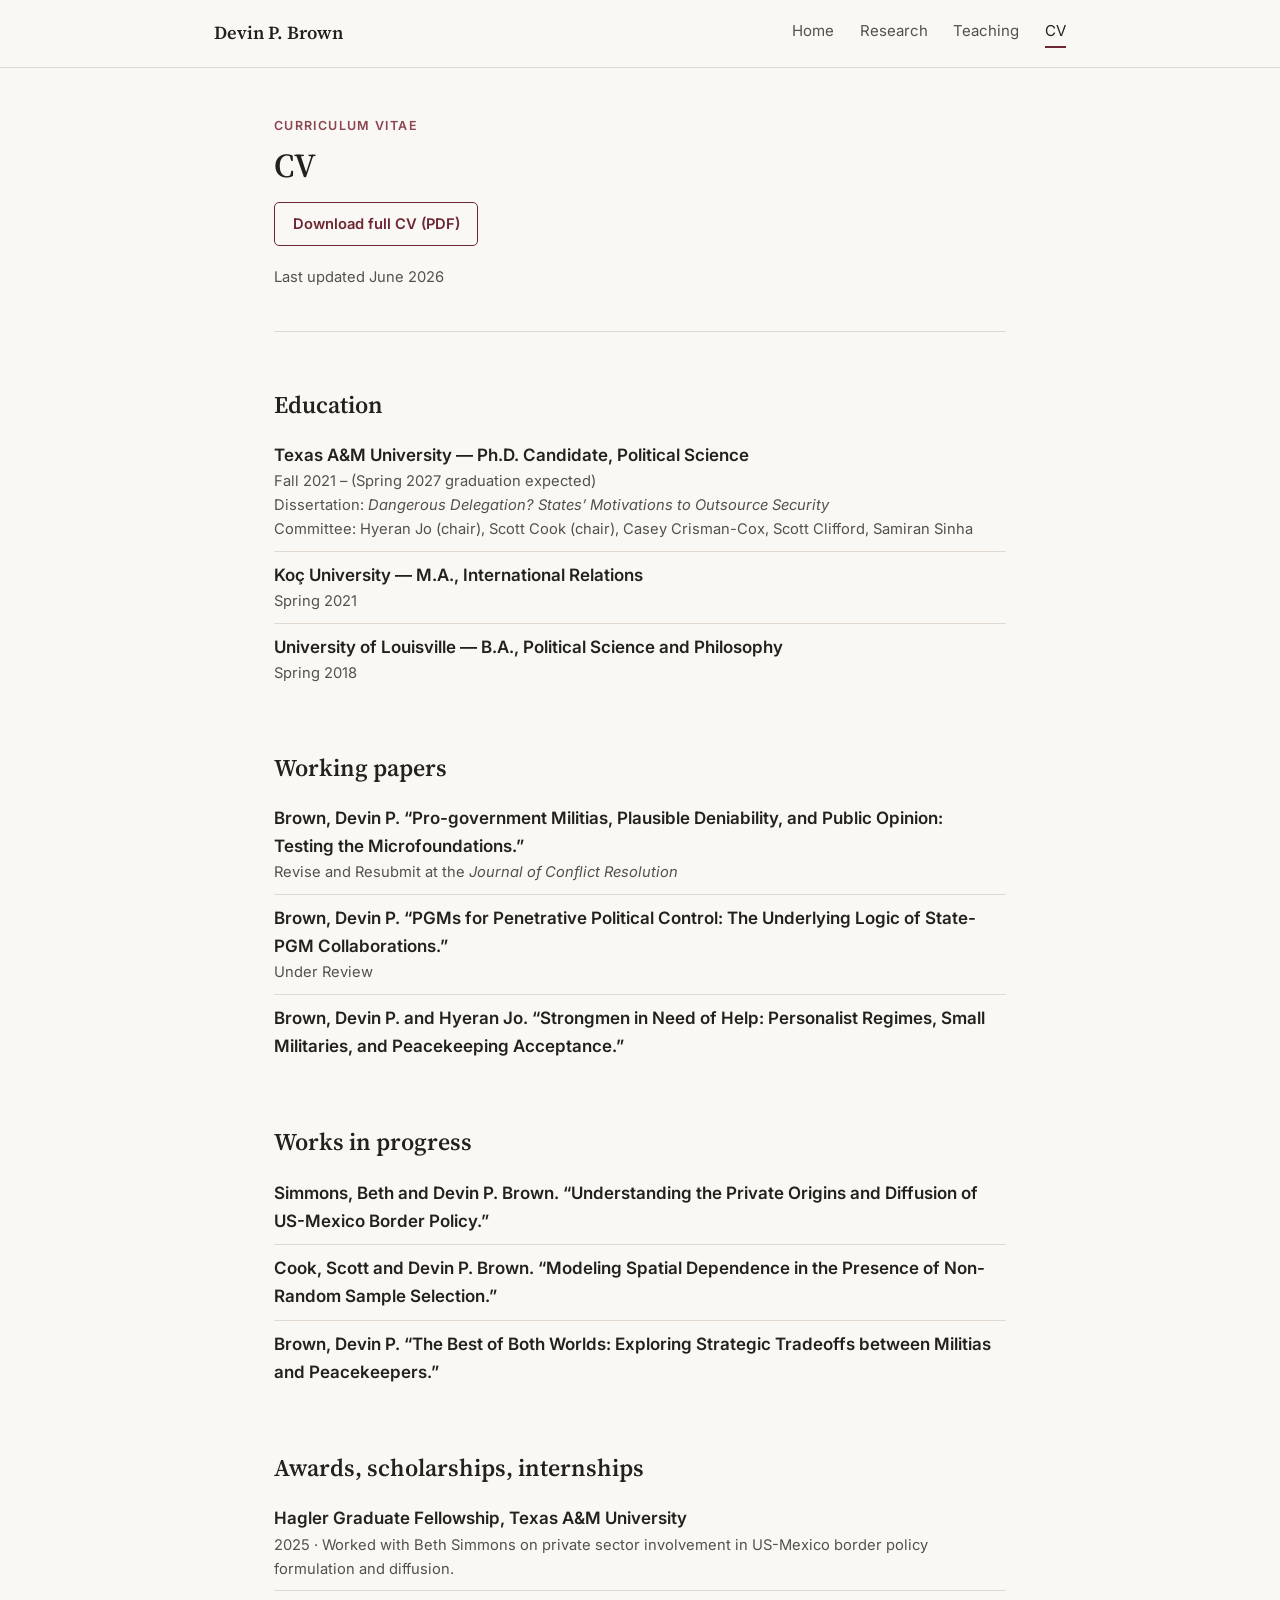
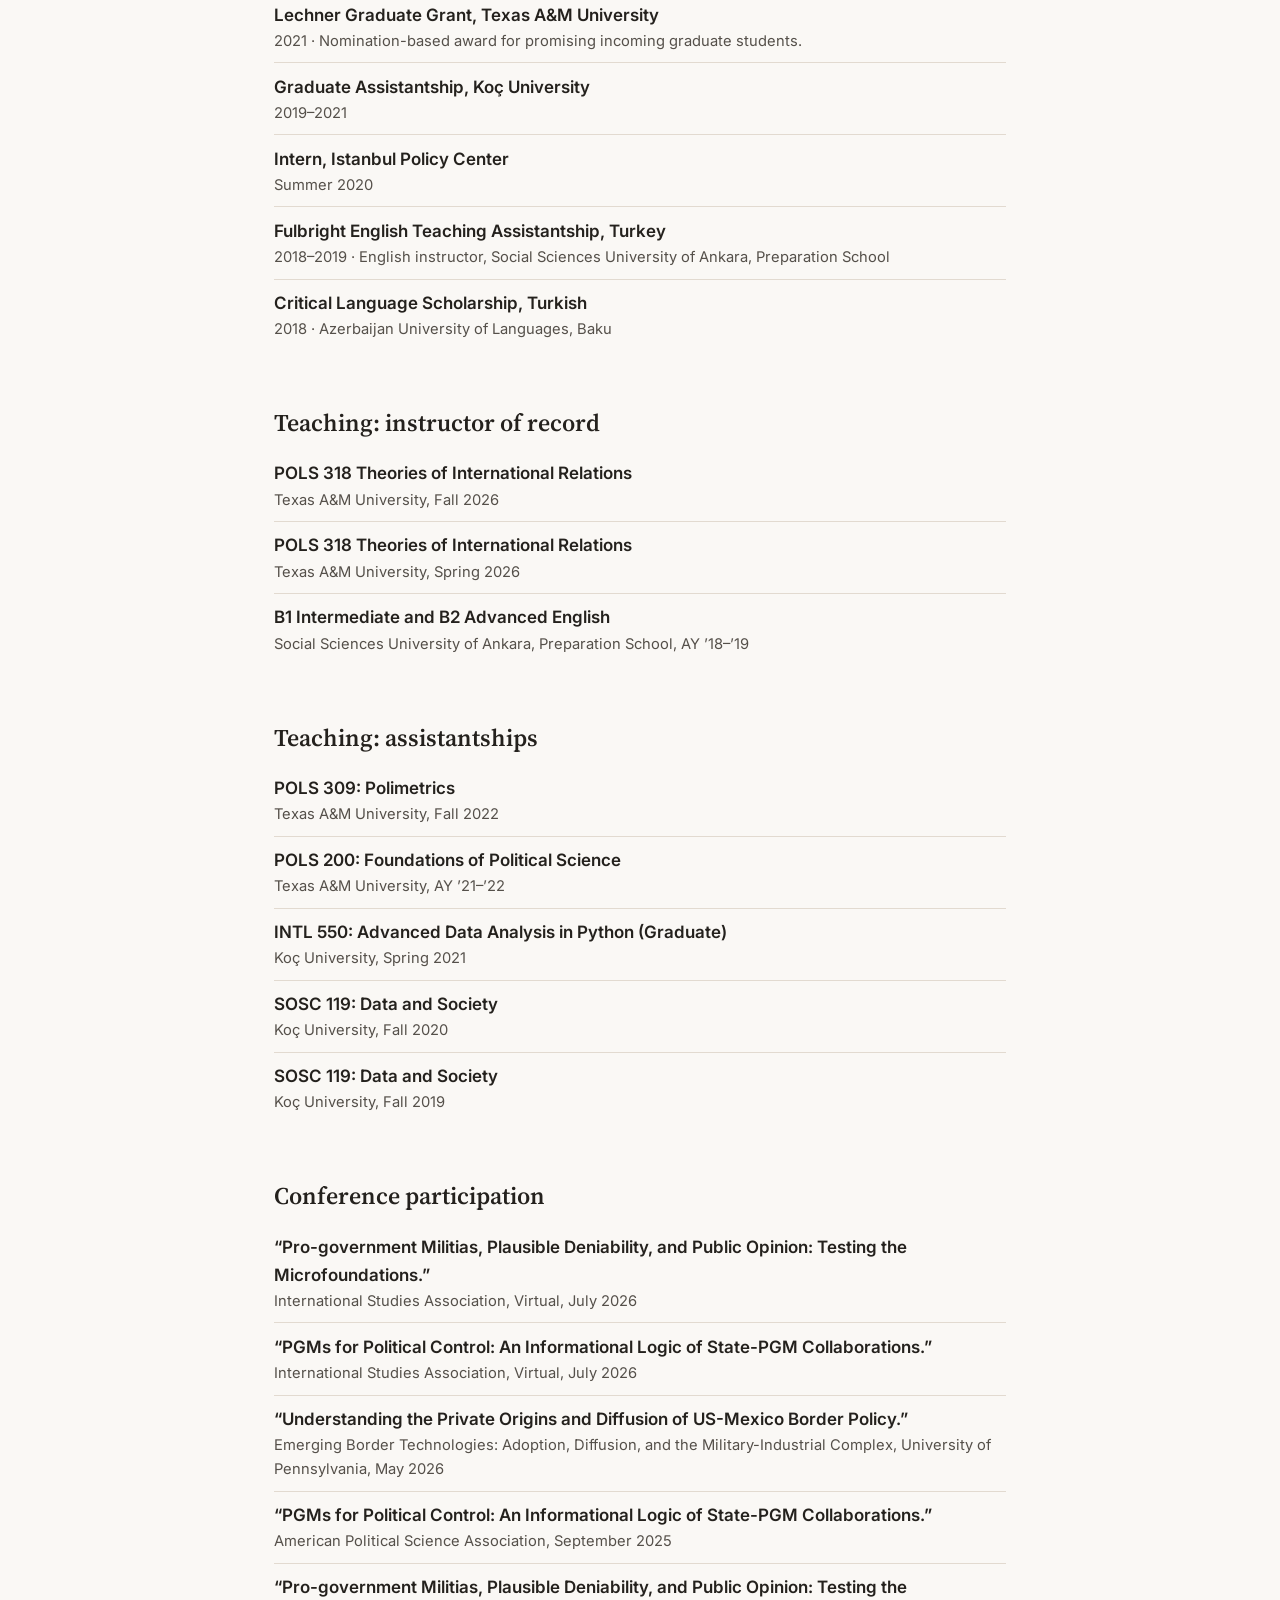
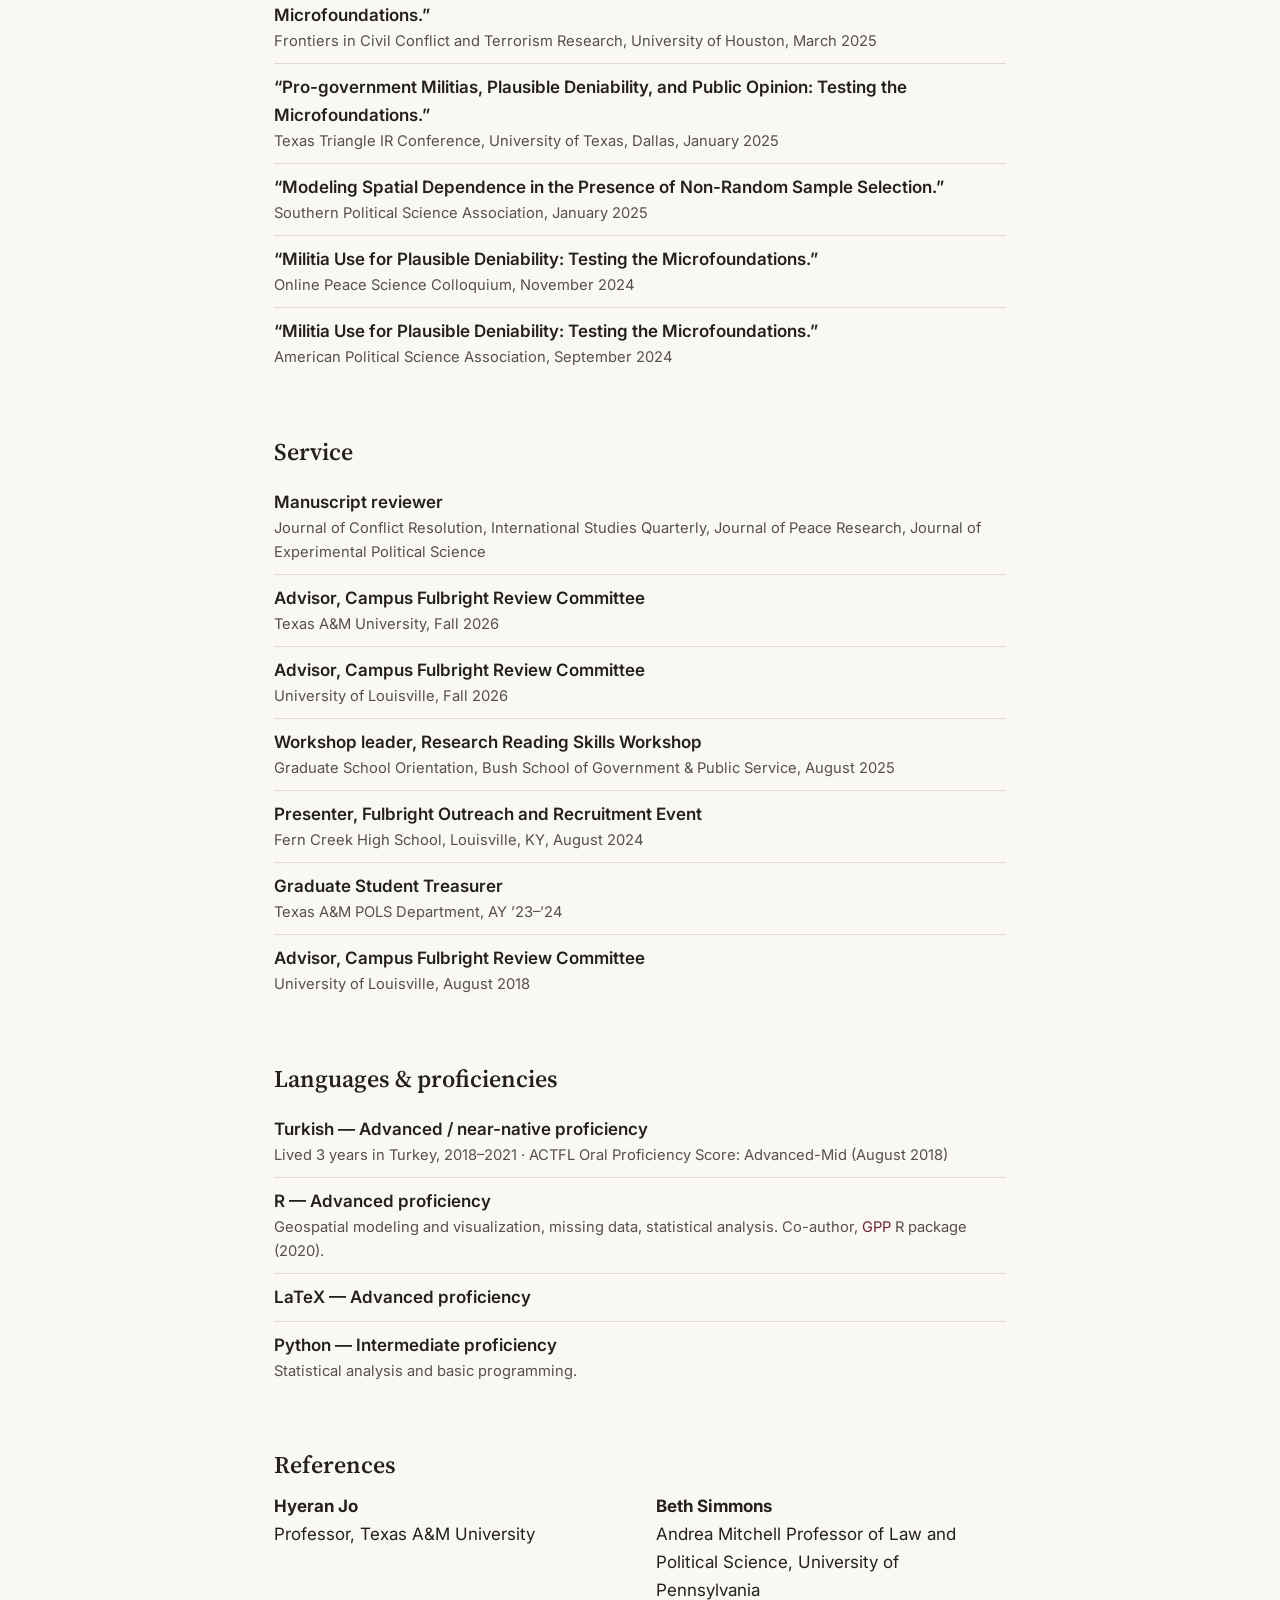
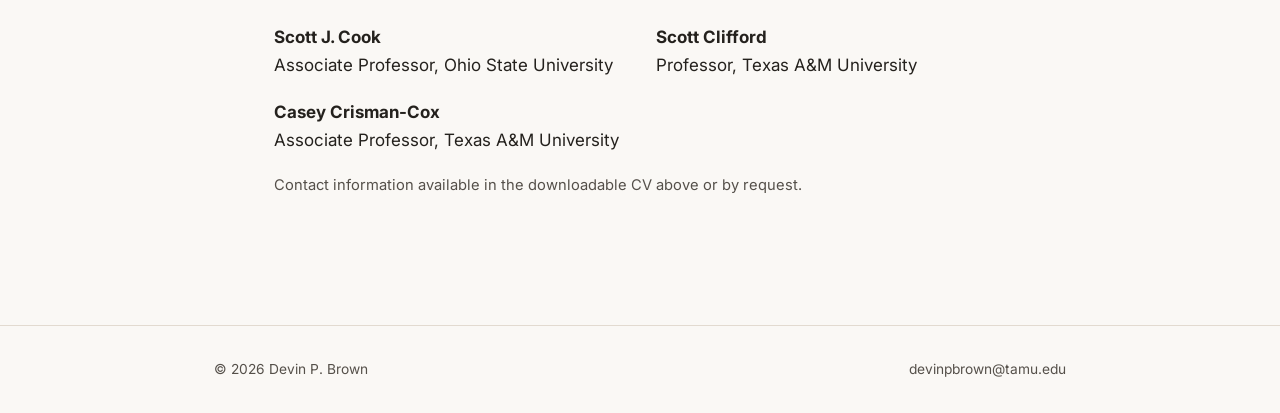
==== cv.html @ c1f96a75 "Initial Site" ====
<!doctype html>
<html lang="en">
<head>
<meta charset="utf-8">
<meta name="viewport" content="width=device-width, initial-scale=1">
<title>CV — Devin P. Brown</title>
<meta name="description" content="Curriculum vitae of Devin P. Brown, PhD Candidate in Political Science, Texas A&amp;M University.">
<link rel="preconnect" href="https://fonts.googleapis.com">
<link rel="preconnect" href="https://fonts.gstatic.com" crossorigin>
<link href="https://fonts.googleapis.com/css2?family=Source+Serif+4:opsz,wght@8..60,400;8..60,600;8..60,700&family=Inter:wght@400;500;600&display=swap" rel="stylesheet">
<link rel="stylesheet" href="assets/css/style.css">
</head>
<body>

<header class="site-header">
  <div class="wrap">
    <a class="site-title" href="index.html">Devin P. Brown</a>
    <nav class="site-nav">
      <a href="index.html">Home</a>
      <a href="research.html">Research</a>
      <a href="teaching.html">Teaching</a>
      <a href="cv.html" class="active">CV</a>
    </nav>
  </div>
</header>

<main>
  <div class="wrap">
    <span class="eyebrow">Curriculum Vitae</span>
    <h1>CV</h1>
    <p>
      <a class="btn" href="assets/pdf/DPB_CV.pdf" target="_blank" rel="noopener">Download full CV (PDF)</a>
    </p>
    <p class="entry-meta">Last updated June 2026</p>

    <hr class="rule">

    <h2>Education</h2>
    <ul class="plain">
      <li>
        <div class="entry-title">Texas A&amp;M University &mdash; Ph.D. Candidate, Political Science</div>
        <div class="entry-meta">Fall 2021 &ndash; (Spring 2027 graduation expected)</div>
        <div class="entry-meta">
          Dissertation: <em>Dangerous Delegation? States&rsquo; Motivations to Outsource Security</em><br>
          Committee: Hyeran Jo (chair), Scott Cook (chair), Casey Crisman-Cox, Scott Clifford, Samiran Sinha
        </div>
      </li>
      <li>
        <div class="entry-title">Ko&ccedil; University &mdash; M.A., International Relations</div>
        <div class="entry-meta">Spring 2021</div>
      </li>
      <li>
        <div class="entry-title">University of Louisville &mdash; B.A., Political Science and Philosophy</div>
        <div class="entry-meta">Spring 2018</div>
      </li>
    </ul>

    <h2>Working papers</h2>
    <ul class="plain">
      <li>
        <div class="entry-title">Brown, Devin P. &ldquo;Pro-government Militias, Plausible Deniability, and Public Opinion: Testing the Microfoundations.&rdquo;</div>
        <div class="entry-meta">Revise and Resubmit at the <em>Journal of Conflict Resolution</em></div>
      </li>
      <li>
        <div class="entry-title">Brown, Devin P. &ldquo;PGMs for Penetrative Political Control: The Underlying Logic of State-PGM Collaborations.&rdquo;</div>
        <div class="entry-meta">Under Review</div>
      </li>
      <li>
        <div class="entry-title">Brown, Devin P. and Hyeran Jo. &ldquo;Strongmen in Need of Help: Personalist Regimes, Small Militaries, and Peacekeeping Acceptance.&rdquo;</div>
      </li>
    </ul>

    <h2>Works in progress</h2>
    <ul class="plain">
      <li>
        <div class="entry-title">Simmons, Beth and Devin P. Brown. &ldquo;Understanding the Private Origins and Diffusion of US-Mexico Border Policy.&rdquo;</div>
      </li>
      <li>
        <div class="entry-title">Cook, Scott and Devin P. Brown. &ldquo;Modeling Spatial Dependence in the Presence of Non-Random Sample Selection.&rdquo;</div>
      </li>
      <li>
        <div class="entry-title">Brown, Devin P. &ldquo;The Best of Both Worlds: Exploring Strategic Tradeoffs between Militias and Peacekeepers.&rdquo;</div>
      </li>
    </ul>

    <h2>Awards, scholarships, internships</h2>
    <ul class="plain">
      <li>
        <div class="entry-title">Hagler Graduate Fellowship, Texas A&amp;M University</div>
        <div class="entry-meta">2025 &middot; Worked with Beth Simmons on private sector involvement in US-Mexico border policy formulation and diffusion.</div>
      </li>
      <li>
        <div class="entry-title">Lechner Graduate Grant, Texas A&amp;M University</div>
        <div class="entry-meta">2021 &middot; Nomination-based award for promising incoming graduate students.</div>
      </li>
      <li>
        <div class="entry-title">Graduate Assistantship, Ko&ccedil; University</div>
        <div class="entry-meta">2019&ndash;2021</div>
      </li>
      <li>
        <div class="entry-title">Intern, Istanbul Policy Center</div>
        <div class="entry-meta">Summer 2020</div>
      </li>
      <li>
        <div class="entry-title">Fulbright English Teaching Assistantship, Turkey</div>
        <div class="entry-meta">2018&ndash;2019 &middot; English instructor, Social Sciences University of Ankara, Preparation School</div>
      </li>
      <li>
        <div class="entry-title">Critical Language Scholarship, Turkish</div>
        <div class="entry-meta">2018 &middot; Azerbaijan University of Languages, Baku</div>
      </li>
    </ul>

    <h2>Teaching: instructor of record</h2>
    <ul class="plain">
      <li><div class="entry-title">POLS 318 Theories of International Relations</div><div class="entry-meta">Texas A&amp;M University, Fall 2026</div></li>
      <li><div class="entry-title">POLS 318 Theories of International Relations</div><div class="entry-meta">Texas A&amp;M University, Spring 2026</div></li>
      <li><div class="entry-title">B1 Intermediate and B2 Advanced English</div><div class="entry-meta">Social Sciences University of Ankara, Preparation School, AY &rsquo;18&ndash;&rsquo;19</div></li>
    </ul>

    <h2>Teaching: assistantships</h2>
    <ul class="plain">
      <li><div class="entry-title">POLS 309: Polimetrics</div><div class="entry-meta">Texas A&amp;M University, Fall 2022</div></li>
      <li><div class="entry-title">POLS 200: Foundations of Political Science</div><div class="entry-meta">Texas A&amp;M University, AY &rsquo;21&ndash;&rsquo;22</div></li>
      <li><div class="entry-title">INTL 550: Advanced Data Analysis in Python (Graduate)</div><div class="entry-meta">Ko&ccedil; University, Spring 2021</div></li>
      <li><div class="entry-title">SOSC 119: Data and Society</div><div class="entry-meta">Ko&ccedil; University, Fall 2020</div></li>
      <li><div class="entry-title">SOSC 119: Data and Society</div><div class="entry-meta">Ko&ccedil; University, Fall 2019</div></li>
    </ul>

    <h2>Conference participation</h2>
    <ul class="plain">
      <li><div class="entry-title">&ldquo;Pro-government Militias, Plausible Deniability, and Public Opinion: Testing the Microfoundations.&rdquo;</div><div class="entry-meta">International Studies Association, Virtual, July 2026</div></li>
      <li><div class="entry-title">&ldquo;PGMs for Political Control: An Informational Logic of State-PGM Collaborations.&rdquo;</div><div class="entry-meta">International Studies Association, Virtual, July 2026</div></li>
      <li><div class="entry-title">&ldquo;Understanding the Private Origins and Diffusion of US-Mexico Border Policy.&rdquo;</div><div class="entry-meta">Emerging Border Technologies: Adoption, Diffusion, and the Military-Industrial Complex, University of Pennsylvania, May 2026</div></li>
      <li><div class="entry-title">&ldquo;PGMs for Political Control: An Informational Logic of State-PGM Collaborations.&rdquo;</div><div class="entry-meta">American Political Science Association, September 2025</div></li>
      <li><div class="entry-title">&ldquo;Pro-government Militias, Plausible Deniability, and Public Opinion: Testing the Microfoundations.&rdquo;</div><div class="entry-meta">Frontiers in Civil Conflict and Terrorism Research, University of Houston, March 2025</div></li>
      <li><div class="entry-title">&ldquo;Pro-government Militias, Plausible Deniability, and Public Opinion: Testing the Microfoundations.&rdquo;</div><div class="entry-meta">Texas Triangle IR Conference, University of Texas, Dallas, January 2025</div></li>
      <li><div class="entry-title">&ldquo;Modeling Spatial Dependence in the Presence of Non-Random Sample Selection.&rdquo;</div><div class="entry-meta">Southern Political Science Association, January 2025</div></li>
      <li><div class="entry-title">&ldquo;Militia Use for Plausible Deniability: Testing the Microfoundations.&rdquo;</div><div class="entry-meta">Online Peace Science Colloquium, November 2024</div></li>
      <li><div class="entry-title">&ldquo;Militia Use for Plausible Deniability: Testing the Microfoundations.&rdquo;</div><div class="entry-meta">American Political Science Association, September 2024</div></li>
    </ul>

    <h2>Service</h2>
    <ul class="plain">
      <li><div class="entry-title">Manuscript reviewer</div><div class="entry-meta">Journal of Conflict Resolution, International Studies Quarterly, Journal of Peace Research, Journal of Experimental Political Science</div></li>
      <li><div class="entry-title">Advisor, Campus Fulbright Review Committee</div><div class="entry-meta">Texas A&amp;M University, Fall 2026</div></li>
      <li><div class="entry-title">Advisor, Campus Fulbright Review Committee</div><div class="entry-meta">University of Louisville, Fall 2026</div></li>
      <li><div class="entry-title">Workshop leader, Research Reading Skills Workshop</div><div class="entry-meta">Graduate School Orientation, Bush School of Government &amp; Public Service, August 2025</div></li>
      <li><div class="entry-title">Presenter, Fulbright Outreach and Recruitment Event</div><div class="entry-meta">Fern Creek High School, Louisville, KY, August 2024</div></li>
      <li><div class="entry-title">Graduate Student Treasurer</div><div class="entry-meta">Texas A&amp;M POLS Department, AY &rsquo;23&ndash;&rsquo;24</div></li>
      <li><div class="entry-title">Advisor, Campus Fulbright Review Committee</div><div class="entry-meta">University of Louisville, August 2018</div></li>
    </ul>

    <h2>Languages &amp; proficiencies</h2>
    <ul class="plain">
      <li>
        <div class="entry-title">Turkish &mdash; Advanced / near-native proficiency</div>
        <div class="entry-meta">Lived 3 years in Turkey, 2018&ndash;2021 &middot; ACTFL Oral Proficiency Score: Advanced-Mid (August 2018)</div>
      </li>
      <li>
        <div class="entry-title">R &mdash; Advanced proficiency</div>
        <div class="entry-meta">Geospatial modeling and visualization, missing data, statistical analysis. Co-author, <a href="https://cran.r-project.org/web/packages/GPP/" target="_blank" rel="noopener">GPP</a> R package (2020).</div>
      </li>
      <li><div class="entry-title">LaTeX &mdash; Advanced proficiency</div></li>
      <li><div class="entry-title">Python &mdash; Intermediate proficiency</div><div class="entry-meta">Statistical analysis and basic programming.</div></li>
    </ul>

    <h2>References</h2>
    <div class="two-col">
      <p><strong>Hyeran Jo</strong><br>Professor, Texas A&amp;M University</p>
      <p><strong>Beth Simmons</strong><br>Andrea Mitchell Professor of Law and Political Science, University of Pennsylvania</p>
      <p><strong>Scott J. Cook</strong><br>Associate Professor, Ohio State University</p>
      <p><strong>Scott Clifford</strong><br>Professor, Texas A&amp;M University</p>
      <p><strong>Casey Crisman-Cox</strong><br>Associate Professor, Texas A&amp;M University</p>
    </div>
    <p class="entry-meta">Contact information available in the downloadable CV above or by request.</p>

  </div>
</main>

<footer class="site-footer">
  <div class="wrap">
    <span>&copy; 2026 Devin P. Brown</span>
    <span><a href="mailto:devinpbrown@tamu.edu">devinpbrown@tamu.edu</a></span>
  </div>
</footer>

</body>
</html>
---- assets/css/style.css ----
/* ---------- Design tokens ---------- */
:root {
  --bg: #faf8f5;
  --bg-alt: #f2ede6;
  --ink: #24211d;
  --ink-soft: #55504a;
  --rule: #e2dad0;
  --accent: #6e2732;
  --accent-soft: #8a4550;
  --max-w: 780px;
  --font-serif: "Source Serif 4", "Iowan Old Style", "Palatino Linotype", Palatino, Georgia, serif;
  --font-sans: "Inter", -apple-system, BlinkMacSystemFont, "Segoe UI", Roboto, Helvetica, Arial, sans-serif;
}

* { box-sizing: border-box; }

html { scroll-behavior: smooth; }

body {
  margin: 0;
  background: var(--bg);
  color: var(--ink);
  font-family: var(--font-sans);
  font-size: 17px;
  line-height: 1.65;
  -webkit-font-smoothing: antialiased;
}

img { max-width: 100%; display: block; }

a {
  color: var(--accent);
  text-decoration: none;
  border-bottom: 1px solid transparent;
  transition: border-color 0.15s ease, color 0.15s ease;
}
a:hover { border-bottom-color: currentColor; }

h1, h2, h3 {
  font-family: var(--font-serif);
  font-weight: 600;
  line-height: 1.25;
  color: var(--ink);
  margin: 0 0 0.5em;
}

h1 { font-size: 2.1rem; }
h2 { font-size: 1.5rem; margin-top: 2.4em; }
h3 { font-size: 1.15rem; }

p { margin: 0 0 1.1em; }

.eyebrow {
  font-family: var(--font-sans);
  font-size: 0.78rem;
  letter-spacing: 0.11em;
  text-transform: uppercase;
  color: var(--accent-soft);
  font-weight: 600;
  margin-bottom: 0.6em;
  display: block;
}

/* ---------- Layout shell ---------- */
.wrap {
  max-width: var(--max-w);
  margin: 0 auto;
  padding: 0 1.5rem;
}

header.site-header {
  border-bottom: 1px solid var(--rule);
  background: var(--bg);
  position: sticky;
  top: 0;
  z-index: 10;
}

.site-header .wrap {
  max-width: 900px;
  display: flex;
  align-items: center;
  justify-content: space-between;
  padding-top: 1.1rem;
  padding-bottom: 1.1rem;
  gap: 1rem;
  flex-wrap: wrap;
}

.site-title {
  font-family: var(--font-serif);
  font-size: 1.15rem;
  font-weight: 600;
  color: var(--ink);
  white-space: nowrap;
}
.site-title:hover { border-bottom: none; }

nav.site-nav {
  display: flex;
  gap: 1.6rem;
  flex-wrap: wrap;
}

nav.site-nav a {
  font-size: 0.94rem;
  color: var(--ink-soft);
  border-bottom: none;
  padding-bottom: 2px;
  border-bottom: 2px solid transparent;
}
nav.site-nav a:hover,
nav.site-nav a.active {
  color: var(--ink);
  border-bottom-color: var(--accent);
}

main { max-width: 900px; margin: 0 auto; }
main > .wrap { padding-top: 3rem; padding-bottom: 5rem; }

/* ---------- Home hero ---------- */
.hero {
  display: grid;
  grid-template-columns: 200px 1fr;
  gap: 2.75rem;
  align-items: start;
  margin-bottom: 1rem;
}

.hero img {
  width: 100%;
  border-radius: 6px;
  box-shadow: 0 10px 30px -14px rgba(35, 25, 15, 0.35);
}

.hero h1 { margin-bottom: 0.25em; }

.hero .role {
  font-size: 1.02rem;
  color: var(--ink-soft);
  margin-bottom: 1.3em;
}
.hero .role strong { color: var(--ink); font-weight: 600; }

.contact-row {
  display: flex;
  flex-wrap: wrap;
  gap: 0.5rem 1.4rem;
  margin-top: 1.6rem;
  font-size: 0.92rem;
}
.contact-row a { color: var(--ink-soft); }
.contact-row a:hover { color: var(--accent); }

@media (max-width: 640px) {
  .hero { grid-template-columns: 128px 1fr; gap: 1.5rem; }
  .hero h1 { font-size: 1.6rem; }
}

/* ---------- Section dividers ---------- */
hr.rule {
  border: none;
  border-top: 1px solid var(--rule);
  margin: 2.6rem 0;
}

/* ---------- Research cards ---------- */
.paper {
  display: grid;
  grid-template-columns: 240px 1fr;
  gap: 1.75rem;
  padding: 1.9rem 0;
  border-bottom: 1px solid var(--rule);
  align-items: start;
}
.paper:first-of-type { padding-top: 0.5rem; }
.paper:last-of-type { border-bottom: none; }

.paper .thumb {
  aspect-ratio: 4 / 3;
  overflow: hidden;
  border-radius: 6px;
  background: var(--bg-alt);
}
.paper .thumb img {
  width: 100%; height: 100%; object-fit: cover;
}
.paper .thumb figcaption {
  font-size: 0.72rem;
  color: var(--ink-soft);
  margin: 0.4em 0 0;
  font-style: italic;
}

.paper h3 { margin-bottom: 0.35em; }
.paper .authors {
  font-size: 0.9rem;
  color: var(--ink-soft);
  margin-bottom: 0.5em;
}
.status {
  display: inline-block;
  font-size: 0.74rem;
  font-weight: 600;
  letter-spacing: 0.03em;
  text-transform: uppercase;
  padding: 0.22em 0.65em;
  border-radius: 4px;
  background: var(--bg-alt);
  color: var(--accent);
  margin-bottom: 0.75em;
}

.paper-links a {
  font-size: 0.9rem;
  font-weight: 600;
}
.paper-links a::after { content: "  →"; }

@media (max-width: 640px) {
  .paper { grid-template-columns: 1fr; }
}

/* ---------- Lists (teaching / cv) ---------- */
ul.plain { list-style: none; margin: 0 0 1.4em; padding: 0; }
ul.plain li {
  padding: 0.55em 0;
  border-bottom: 1px solid var(--rule);
}
ul.plain li:last-child { border-bottom: none; }
.entry-title { font-weight: 600; }
.entry-meta { color: var(--ink-soft); font-size: 0.92rem; }

.two-col {
  display: grid;
  grid-template-columns: 1fr 1fr;
  gap: 0 2rem;
}
@media (max-width: 640px) {
  .two-col { grid-template-columns: 1fr; }
}

/* ---------- Buttons ---------- */
.btn {
  display: inline-block;
  font-size: 0.92rem;
  font-weight: 600;
  padding: 0.6em 1.2em;
  border: 1px solid var(--accent);
  border-radius: 5px;
  color: var(--accent);
  border-bottom-width: 1px;
}
.btn:hover { background: var(--accent); color: #fff; }

/* ---------- Footer ---------- */
footer.site-footer {
  border-top: 1px solid var(--rule);
  margin-top: 2rem;
}
footer.site-footer .wrap {
  max-width: 900px;
  padding: 2rem 1.5rem;
  font-size: 0.86rem;
  color: var(--ink-soft);
  display: flex;
  justify-content: space-between;
  flex-wrap: wrap;
  gap: 0.5rem;
}
footer.site-footer a { color: var(--ink-soft); }
footer.site-footer a:hover { color: var(--accent); }

/* ---------- CV embed ---------- */
.cv-embed {
  width: 100%;
  height: 80vh;
  border: 1px solid var(--rule);
  border-radius: 6px;
}
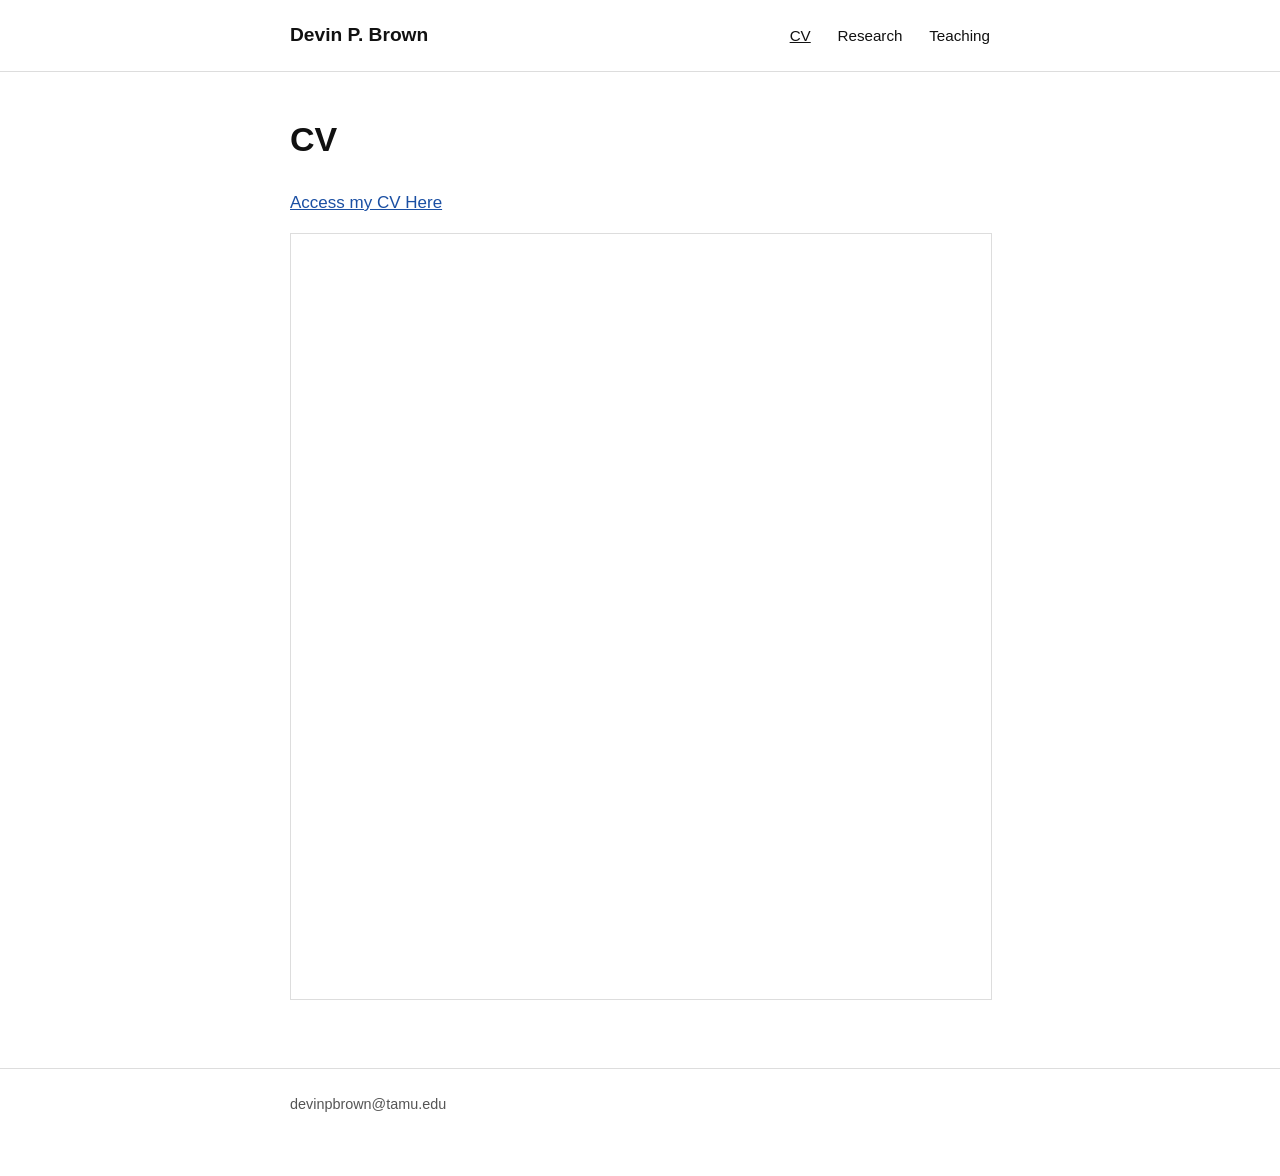
==== commit c7271a1f: "Rebuild pages with verbatim original content and simple, editable markup Replace the rewritten copy " ====
--- a/cv.html
+++ b/cv.html
@@ -3,185 +3,42 @@
 <head>
 <meta charset="utf-8">
 <meta name="viewport" content="width=device-width, initial-scale=1">
-<title>CV — Devin P. Brown</title>
-<meta name="description" content="Curriculum vitae of Devin P. Brown, PhD Candidate in Political Science, Texas A&amp;M University.">
-<link rel="preconnect" href="https://fonts.googleapis.com">
-<link rel="preconnect" href="https://fonts.gstatic.com" crossorigin>
-<link href="https://fonts.googleapis.com/css2?family=Source+Serif+4:opsz,wght@8..60,400;8..60,600;8..60,700&family=Inter:wght@400;500;600&display=swap" rel="stylesheet">
+<title>CV | Devin P. Brown</title>
 <link rel="stylesheet" href="assets/css/style.css">
 </head>
 <body>
 
+<!-- TOP NAVIGATION — see index.html for notes on editing this block. -->
 <header class="site-header">
-  <div class="wrap">
-    <a class="site-title" href="index.html">Devin P. Brown</a>
+  <div class="container">
+    <a class="site-name" href="index.html">Devin P. Brown</a>
     <nav class="site-nav">
-      <a href="index.html">Home</a>
+      <a href="cv.html" class="current">CV</a>
       <a href="research.html">Research</a>
       <a href="teaching.html">Teaching</a>
-      <a href="cv.html" class="active">CV</a>
     </nav>
   </div>
 </header>
 
-<main>
-  <div class="wrap">
-    <span class="eyebrow">Curriculum Vitae</span>
-    <h1>CV</h1>
-    <p>
-      <a class="btn" href="assets/pdf/DPB_CV.pdf" target="_blank" rel="noopener">Download full CV (PDF)</a>
-    </p>
-    <p class="entry-meta">Last updated June 2026</p>
+<div class="container">
 
-    <hr class="rule">
+  <h1>CV</h1>
 
-    <h2>Education</h2>
-    <ul class="plain">
-      <li>
-        <div class="entry-title">Texas A&amp;M University &mdash; Ph.D. Candidate, Political Science</div>
-        <div class="entry-meta">Fall 2021 &ndash; (Spring 2027 graduation expected)</div>
-        <div class="entry-meta">
-          Dissertation: <em>Dangerous Delegation? States&rsquo; Motivations to Outsource Security</em><br>
-          Committee: Hyeran Jo (chair), Scott Cook (chair), Casey Crisman-Cox, Scott Clifford, Samiran Sinha
-        </div>
-      </li>
-      <li>
-        <div class="entry-title">Ko&ccedil; University &mdash; M.A., International Relations</div>
-        <div class="entry-meta">Spring 2021</div>
-      </li>
-      <li>
-        <div class="entry-title">University of Louisville &mdash; B.A., Political Science and Philosophy</div>
-        <div class="entry-meta">Spring 2018</div>
-      </li>
-    </ul>
+  <!-- To update your CV: replace assets/pdf/DPB_CV.pdf with your new file
+       (keep the same filename), or change the filename in both href=
+       attributes below to point at a new file. -->
+  <p><a href="assets/pdf/DPB_CV.pdf" target="_blank" rel="noopener">Access my CV Here</a></p>
 
-    <h2>Working papers</h2>
-    <ul class="plain">
-      <li>
-        <div class="entry-title">Brown, Devin P. &ldquo;Pro-government Militias, Plausible Deniability, and Public Opinion: Testing the Microfoundations.&rdquo;</div>
-        <div class="entry-meta">Revise and Resubmit at the <em>Journal of Conflict Resolution</em></div>
-      </li>
-      <li>
-        <div class="entry-title">Brown, Devin P. &ldquo;PGMs for Penetrative Political Control: The Underlying Logic of State-PGM Collaborations.&rdquo;</div>
-        <div class="entry-meta">Under Review</div>
-      </li>
-      <li>
-        <div class="entry-title">Brown, Devin P. and Hyeran Jo. &ldquo;Strongmen in Need of Help: Personalist Regimes, Small Militaries, and Peacekeeping Acceptance.&rdquo;</div>
-      </li>
-    </ul>
+  <!-- Optional: shows the PDF directly on the page instead of making
+       visitors download it. Delete this <iframe> line if you'd rather
+       keep the page to just the link above. -->
+  <iframe class="pdf-embed" src="assets/pdf/DPB_CV.pdf" title="Devin P. Brown CV"></iframe>
 
-    <h2>Works in progress</h2>
-    <ul class="plain">
-      <li>
-        <div class="entry-title">Simmons, Beth and Devin P. Brown. &ldquo;Understanding the Private Origins and Diffusion of US-Mexico Border Policy.&rdquo;</div>
-      </li>
-      <li>
-        <div class="entry-title">Cook, Scott and Devin P. Brown. &ldquo;Modeling Spatial Dependence in the Presence of Non-Random Sample Selection.&rdquo;</div>
-      </li>
-      <li>
-        <div class="entry-title">Brown, Devin P. &ldquo;The Best of Both Worlds: Exploring Strategic Tradeoffs between Militias and Peacekeepers.&rdquo;</div>
-      </li>
-    </ul>
+</div>
 
-    <h2>Awards, scholarships, internships</h2>
-    <ul class="plain">
-      <li>
-        <div class="entry-title">Hagler Graduate Fellowship, Texas A&amp;M University</div>
-        <div class="entry-meta">2025 &middot; Worked with Beth Simmons on private sector involvement in US-Mexico border policy formulation and diffusion.</div>
-      </li>
-      <li>
-        <div class="entry-title">Lechner Graduate Grant, Texas A&amp;M University</div>
-        <div class="entry-meta">2021 &middot; Nomination-based award for promising incoming graduate students.</div>
-      </li>
-      <li>
-        <div class="entry-title">Graduate Assistantship, Ko&ccedil; University</div>
-        <div class="entry-meta">2019&ndash;2021</div>
-      </li>
-      <li>
-        <div class="entry-title">Intern, Istanbul Policy Center</div>
-        <div class="entry-meta">Summer 2020</div>
-      </li>
-      <li>
-        <div class="entry-title">Fulbright English Teaching Assistantship, Turkey</div>
-        <div class="entry-meta">2018&ndash;2019 &middot; English instructor, Social Sciences University of Ankara, Preparation School</div>
-      </li>
-      <li>
-        <div class="entry-title">Critical Language Scholarship, Turkish</div>
-        <div class="entry-meta">2018 &middot; Azerbaijan University of Languages, Baku</div>
-      </li>
-    </ul>
-
-    <h2>Teaching: instructor of record</h2>
-    <ul class="plain">
-      <li><div class="entry-title">POLS 318 Theories of International Relations</div><div class="entry-meta">Texas A&amp;M University, Fall 2026</div></li>
-      <li><div class="entry-title">POLS 318 Theories of International Relations</div><div class="entry-meta">Texas A&amp;M University, Spring 2026</div></li>
-      <li><div class="entry-title">B1 Intermediate and B2 Advanced English</div><div class="entry-meta">Social Sciences University of Ankara, Preparation School, AY &rsquo;18&ndash;&rsquo;19</div></li>
-    </ul>
-
-    <h2>Teaching: assistantships</h2>
-    <ul class="plain">
-      <li><div class="entry-title">POLS 309: Polimetrics</div><div class="entry-meta">Texas A&amp;M University, Fall 2022</div></li>
-      <li><div class="entry-title">POLS 200: Foundations of Political Science</div><div class="entry-meta">Texas A&amp;M University, AY &rsquo;21&ndash;&rsquo;22</div></li>
-      <li><div class="entry-title">INTL 550: Advanced Data Analysis in Python (Graduate)</div><div class="entry-meta">Ko&ccedil; University, Spring 2021</div></li>
-      <li><div class="entry-title">SOSC 119: Data and Society</div><div class="entry-meta">Ko&ccedil; University, Fall 2020</div></li>
-      <li><div class="entry-title">SOSC 119: Data and Society</div><div class="entry-meta">Ko&ccedil; University, Fall 2019</div></li>
-    </ul>
-
-    <h2>Conference participation</h2>
-    <ul class="plain">
-      <li><div class="entry-title">&ldquo;Pro-government Militias, Plausible Deniability, and Public Opinion: Testing the Microfoundations.&rdquo;</div><div class="entry-meta">International Studies Association, Virtual, July 2026</div></li>
-      <li><div class="entry-title">&ldquo;PGMs for Political Control: An Informational Logic of State-PGM Collaborations.&rdquo;</div><div class="entry-meta">International Studies Association, Virtual, July 2026</div></li>
-      <li><div class="entry-title">&ldquo;Understanding the Private Origins and Diffusion of US-Mexico Border Policy.&rdquo;</div><div class="entry-meta">Emerging Border Technologies: Adoption, Diffusion, and the Military-Industrial Complex, University of Pennsylvania, May 2026</div></li>
-      <li><div class="entry-title">&ldquo;PGMs for Political Control: An Informational Logic of State-PGM Collaborations.&rdquo;</div><div class="entry-meta">American Political Science Association, September 2025</div></li>
-      <li><div class="entry-title">&ldquo;Pro-government Militias, Plausible Deniability, and Public Opinion: Testing the Microfoundations.&rdquo;</div><div class="entry-meta">Frontiers in Civil Conflict and Terrorism Research, University of Houston, March 2025</div></li>
-      <li><div class="entry-title">&ldquo;Pro-government Militias, Plausible Deniability, and Public Opinion: Testing the Microfoundations.&rdquo;</div><div class="entry-meta">Texas Triangle IR Conference, University of Texas, Dallas, January 2025</div></li>
-      <li><div class="entry-title">&ldquo;Modeling Spatial Dependence in the Presence of Non-Random Sample Selection.&rdquo;</div><div class="entry-meta">Southern Political Science Association, January 2025</div></li>
-      <li><div class="entry-title">&ldquo;Militia Use for Plausible Deniability: Testing the Microfoundations.&rdquo;</div><div class="entry-meta">Online Peace Science Colloquium, November 2024</div></li>
-      <li><div class="entry-title">&ldquo;Militia Use for Plausible Deniability: Testing the Microfoundations.&rdquo;</div><div class="entry-meta">American Political Science Association, September 2024</div></li>
-    </ul>
-
-    <h2>Service</h2>
-    <ul class="plain">
-      <li><div class="entry-title">Manuscript reviewer</div><div class="entry-meta">Journal of Conflict Resolution, International Studies Quarterly, Journal of Peace Research, Journal of Experimental Political Science</div></li>
-      <li><div class="entry-title">Advisor, Campus Fulbright Review Committee</div><div class="entry-meta">Texas A&amp;M University, Fall 2026</div></li>
-      <li><div class="entry-title">Advisor, Campus Fulbright Review Committee</div><div class="entry-meta">University of Louisville, Fall 2026</div></li>
-      <li><div class="entry-title">Workshop leader, Research Reading Skills Workshop</div><div class="entry-meta">Graduate School Orientation, Bush School of Government &amp; Public Service, August 2025</div></li>
-      <li><div class="entry-title">Presenter, Fulbright Outreach and Recruitment Event</div><div class="entry-meta">Fern Creek High School, Louisville, KY, August 2024</div></li>
-      <li><div class="entry-title">Graduate Student Treasurer</div><div class="entry-meta">Texas A&amp;M POLS Department, AY &rsquo;23&ndash;&rsquo;24</div></li>
-      <li><div class="entry-title">Advisor, Campus Fulbright Review Committee</div><div class="entry-meta">University of Louisville, August 2018</div></li>
-    </ul>
-
-    <h2>Languages &amp; proficiencies</h2>
-    <ul class="plain">
-      <li>
-        <div class="entry-title">Turkish &mdash; Advanced / near-native proficiency</div>
-        <div class="entry-meta">Lived 3 years in Turkey, 2018&ndash;2021 &middot; ACTFL Oral Proficiency Score: Advanced-Mid (August 2018)</div>
-      </li>
-      <li>
-        <div class="entry-title">R &mdash; Advanced proficiency</div>
-        <div class="entry-meta">Geospatial modeling and visualization, missing data, statistical analysis. Co-author, <a href="https://cran.r-project.org/web/packages/GPP/" target="_blank" rel="noopener">GPP</a> R package (2020).</div>
-      </li>
-      <li><div class="entry-title">LaTeX &mdash; Advanced proficiency</div></li>
-      <li><div class="entry-title">Python &mdash; Intermediate proficiency</div><div class="entry-meta">Statistical analysis and basic programming.</div></li>
-    </ul>
-
-    <h2>References</h2>
-    <div class="two-col">
-      <p><strong>Hyeran Jo</strong><br>Professor, Texas A&amp;M University</p>
-      <p><strong>Beth Simmons</strong><br>Andrea Mitchell Professor of Law and Political Science, University of Pennsylvania</p>
-      <p><strong>Scott J. Cook</strong><br>Associate Professor, Ohio State University</p>
-      <p><strong>Scott Clifford</strong><br>Professor, Texas A&amp;M University</p>
-      <p><strong>Casey Crisman-Cox</strong><br>Associate Professor, Texas A&amp;M University</p>
-    </div>
-    <p class="entry-meta">Contact information available in the downloadable CV above or by request.</p>
-
-  </div>
-</main>
-
-<footer class="site-footer">
-  <div class="wrap">
-    <span>&copy; 2026 Devin P. Brown</span>
-    <span><a href="mailto:devinpbrown@tamu.edu">devinpbrown@tamu.edu</a></span>
+<footer>
+  <div class="container">
+    devinpbrown@tamu.edu
   </div>
 </footer>
 
--- a/assets/css/style.css
+++ b/assets/css/style.css
@@ -1,280 +1,135 @@
-/* ---------- Design tokens ---------- */
-:root {
-  --bg: #faf8f5;
-  --bg-alt: #f2ede6;
-  --ink: #24211d;
-  --ink-soft: #55504a;
-  --rule: #e2dad0;
-  --accent: #6e2732;
-  --accent-soft: #8a4550;
-  --max-w: 780px;
-  --font-serif: "Source Serif 4", "Iowan Old Style", "Palatino Linotype", Palatino, Georgia, serif;
-  --font-sans: "Inter", -apple-system, BlinkMacSystemFont, "Segoe UI", Roboto, Helvetica, Arial, sans-serif;
+/* =====================================================================
+   STYLE.CSS — shared styles for every page.
+   This is the ONLY stylesheet. Edit a value here and it updates the
+   whole site. Sections are labeled below.
+   ===================================================================== */
+
+/* ---- 1. Basic page setup ---- */
+body {
+  background: #ffffff;      /* page background color */
+  color: #111111;           /* main text color */
+  font-family: -apple-system, "Segoe UI", Arial, Helvetica, sans-serif;
+  font-size: 17px;
+  line-height: 1.6;
+  margin: 0;
 }
 
-* { box-sizing: border-box; }
-
-html { scroll-behavior: smooth; }
-
-body {
-  margin: 0;
-  background: var(--bg);
-  color: var(--ink);
-  font-family: var(--font-sans);
-  font-size: 17px;
-  line-height: 1.65;
-  -webkit-font-smoothing: antialiased;
+/* Center everything in a readable column.
+   Change max-width below to make pages wider/narrower. */
+.container {
+  max-width: 700px;
+  margin: 0 auto;
+  padding: 0 20px;
 }
 
-img { max-width: 100%; display: block; }
-
 a {
-  color: var(--accent);
+  color: #1a4fa3;   /* link color */
+}
+a:hover {
   text-decoration: none;
-  border-bottom: 1px solid transparent;
-  transition: border-color 0.15s ease, color 0.15s ease;
-}
-a:hover { border-bottom-color: currentColor; }
-
-h1, h2, h3 {
-  font-family: var(--font-serif);
-  font-weight: 600;
-  line-height: 1.25;
-  color: var(--ink);
-  margin: 0 0 0.5em;
 }
 
-h1 { font-size: 2.1rem; }
-h2 { font-size: 1.5rem; margin-top: 2.4em; }
-h3 { font-size: 1.15rem; }
-
-p { margin: 0 0 1.1em; }
-
-.eyebrow {
-  font-family: var(--font-sans);
-  font-size: 0.78rem;
-  letter-spacing: 0.11em;
-  text-transform: uppercase;
-  color: var(--accent-soft);
-  font-weight: 600;
-  margin-bottom: 0.6em;
-  display: block;
+hr {
+  border: none;
+  border-top: 1px solid #dddddd;
+  margin: 40px 0;
 }
 
-/* ---------- Layout shell ---------- */
-.wrap {
-  max-width: var(--max-w);
-  margin: 0 auto;
-  padding: 0 1.5rem;
+/* ---- 2. Top navigation bar (same on every page) ---- */
+header.site-header {
+  border-bottom: 1px solid #dddddd;
+  padding: 20px 0;
+  margin-bottom: 40px;
 }
 
-header.site-header {
-  border-bottom: 1px solid var(--rule);
-  background: var(--bg);
-  position: sticky;
-  top: 0;
-  z-index: 10;
+header.site-header .container {
+  display: flex;
+  justify-content: space-between;
+  align-items: center;
+  flex-wrap: wrap;
+  gap: 10px;
 }
 
-.site-header .wrap {
-  max-width: 900px;
-  display: flex;
-  align-items: center;
-  justify-content: space-between;
-  padding-top: 1.1rem;
-  padding-bottom: 1.1rem;
-  gap: 1rem;
-  flex-wrap: wrap;
-}
-
-.site-title {
-  font-family: var(--font-serif);
-  font-size: 1.15rem;
-  font-weight: 600;
-  color: var(--ink);
-  white-space: nowrap;
-}
-.site-title:hover { border-bottom: none; }
-
-nav.site-nav {
-  display: flex;
-  gap: 1.6rem;
-  flex-wrap: wrap;
+.site-name {
+  font-size: 1.2rem;
+  font-weight: bold;
+  color: #111111;
+  text-decoration: none;
 }
 
 nav.site-nav a {
-  font-size: 0.94rem;
-  color: var(--ink-soft);
-  border-bottom: none;
-  padding-bottom: 2px;
-  border-bottom: 2px solid transparent;
+  margin-left: 22px;
+  color: #111111;
+  text-decoration: none;
+  font-size: 0.95rem;
+}
+nav.site-nav a:first-child {
+  margin-left: 0;
 }
 nav.site-nav a:hover,
-nav.site-nav a.active {
-  color: var(--ink);
-  border-bottom-color: var(--accent);
+nav.site-nav a.current {
+  text-decoration: underline;
 }
 
-main { max-width: 900px; margin: 0 auto; }
-main > .wrap { padding-top: 3rem; padding-bottom: 5rem; }
-
-/* ---------- Home hero ---------- */
-.hero {
-  display: grid;
-  grid-template-columns: 200px 1fr;
-  gap: 2.75rem;
-  align-items: start;
-  margin-bottom: 1rem;
+/* ---- 3. Home page ---- */
+.home-photo {
+  width: 240px;
+  max-width: 60%;
+  border-radius: 6px;
+  margin-bottom: 24px;
 }
 
-.hero img {
-  width: 100%;
-  border-radius: 6px;
-  box-shadow: 0 10px 30px -14px rgba(35, 25, 15, 0.35);
+/* ---- 4. Research page: one block per project ---- */
+.project {
+  padding: 40px 0;
+  border-bottom: 1px solid #dddddd;
+}
+.project:first-of-type {
+  padding-top: 0;
+}
+.project:last-of-type {
+  border-bottom: none;
 }
 
-.hero h1 { margin-bottom: 0.25em; }
-
-.hero .role {
-  font-size: 1.02rem;
-  color: var(--ink-soft);
-  margin-bottom: 1.3em;
+/* Photos are shown large (full column width). To make a specific photo
+   smaller, add a "small" attribute: <img class="project-photo small" ...> */
+.project-photo {
+  width: 100%;
+  height: auto;
+  border-radius: 4px;
+  margin-bottom: 18px;
 }
-.hero .role strong { color: var(--ink); font-weight: 600; }
-
-.contact-row {
-  display: flex;
-  flex-wrap: wrap;
-  gap: 0.5rem 1.4rem;
-  margin-top: 1.6rem;
-  font-size: 0.92rem;
-}
-.contact-row a { color: var(--ink-soft); }
-.contact-row a:hover { color: var(--accent); }
-
-@media (max-width: 640px) {
-  .hero { grid-template-columns: 128px 1fr; gap: 1.5rem; }
-  .hero h1 { font-size: 1.6rem; }
+.project-photo.small {
+  max-width: 400px;
 }
 
-/* ---------- Section dividers ---------- */
-hr.rule {
-  border: none;
-  border-top: 1px solid var(--rule);
-  margin: 2.6rem 0;
+.project h2 {
+  margin-bottom: 4px;
 }
 
-/* ---------- Research cards ---------- */
-.paper {
-  display: grid;
-  grid-template-columns: 240px 1fr;
-  gap: 1.75rem;
-  padding: 1.9rem 0;
-  border-bottom: 1px solid var(--rule);
-  align-items: start;
-}
-.paper:first-of-type { padding-top: 0.5rem; }
-.paper:last-of-type { border-bottom: none; }
-
-.paper .thumb {
-  aspect-ratio: 4 / 3;
-  overflow: hidden;
-  border-radius: 6px;
-  background: var(--bg-alt);
-}
-.paper .thumb img {
-  width: 100%; height: 100%; object-fit: cover;
-}
-.paper .thumb figcaption {
-  font-size: 0.72rem;
-  color: var(--ink-soft);
-  margin: 0.4em 0 0;
-  font-style: italic;
+.project .byline {
+  color: #555555;
+  font-size: 0.95rem;
+  margin-bottom: 14px;
 }
 
-.paper h3 { margin-bottom: 0.35em; }
-.paper .authors {
-  font-size: 0.9rem;
-  color: var(--ink-soft);
-  margin-bottom: 0.5em;
-}
-.status {
-  display: inline-block;
-  font-size: 0.74rem;
-  font-weight: 600;
-  letter-spacing: 0.03em;
-  text-transform: uppercase;
-  padding: 0.22em 0.65em;
-  border-radius: 4px;
-  background: var(--bg-alt);
-  color: var(--accent);
-  margin-bottom: 0.75em;
+.project .status {
+  font-style: italic;
+  color: #555555;
 }
 
-.paper-links a {
+/* ---- 5. Footer ---- */
+footer {
+  border-top: 1px solid #dddddd;
+  margin-top: 60px;
+  padding: 24px 0 60px;
+  color: #555555;
   font-size: 0.9rem;
-  font-weight: 600;
-}
-.paper-links a::after { content: "  →"; }
-
-@media (max-width: 640px) {
-  .paper { grid-template-columns: 1fr; }
 }
 
-/* ---------- Lists (teaching / cv) ---------- */
-ul.plain { list-style: none; margin: 0 0 1.4em; padding: 0; }
-ul.plain li {
-  padding: 0.55em 0;
-  border-bottom: 1px solid var(--rule);
+/* ---- 6. CV page PDF embed ---- */
+.pdf-embed {
+  width: 100%;
+  height: 85vh;
+  border: 1px solid #dddddd;
 }
-ul.plain li:last-child { border-bottom: none; }
-.entry-title { font-weight: 600; }
-.entry-meta { color: var(--ink-soft); font-size: 0.92rem; }
-
-.two-col {
-  display: grid;
-  grid-template-columns: 1fr 1fr;
-  gap: 0 2rem;
-}
-@media (max-width: 640px) {
-  .two-col { grid-template-columns: 1fr; }
-}
-
-/* ---------- Buttons ---------- */
-.btn {
-  display: inline-block;
-  font-size: 0.92rem;
-  font-weight: 600;
-  padding: 0.6em 1.2em;
-  border: 1px solid var(--accent);
-  border-radius: 5px;
-  color: var(--accent);
-  border-bottom-width: 1px;
-}
-.btn:hover { background: var(--accent); color: #fff; }
-
-/* ---------- Footer ---------- */
-footer.site-footer {
-  border-top: 1px solid var(--rule);
-  margin-top: 2rem;
-}
-footer.site-footer .wrap {
-  max-width: 900px;
-  padding: 2rem 1.5rem;
-  font-size: 0.86rem;
-  color: var(--ink-soft);
-  display: flex;
-  justify-content: space-between;
-  flex-wrap: wrap;
-  gap: 0.5rem;
-}
-footer.site-footer a { color: var(--ink-soft); }
-footer.site-footer a:hover { color: var(--accent); }
-
-/* ---------- CV embed ---------- */
-.cv-embed {
-  width: 100%;
-  height: 80vh;
-  border: 1px solid var(--rule);
-  border-radius: 6px;
-}
